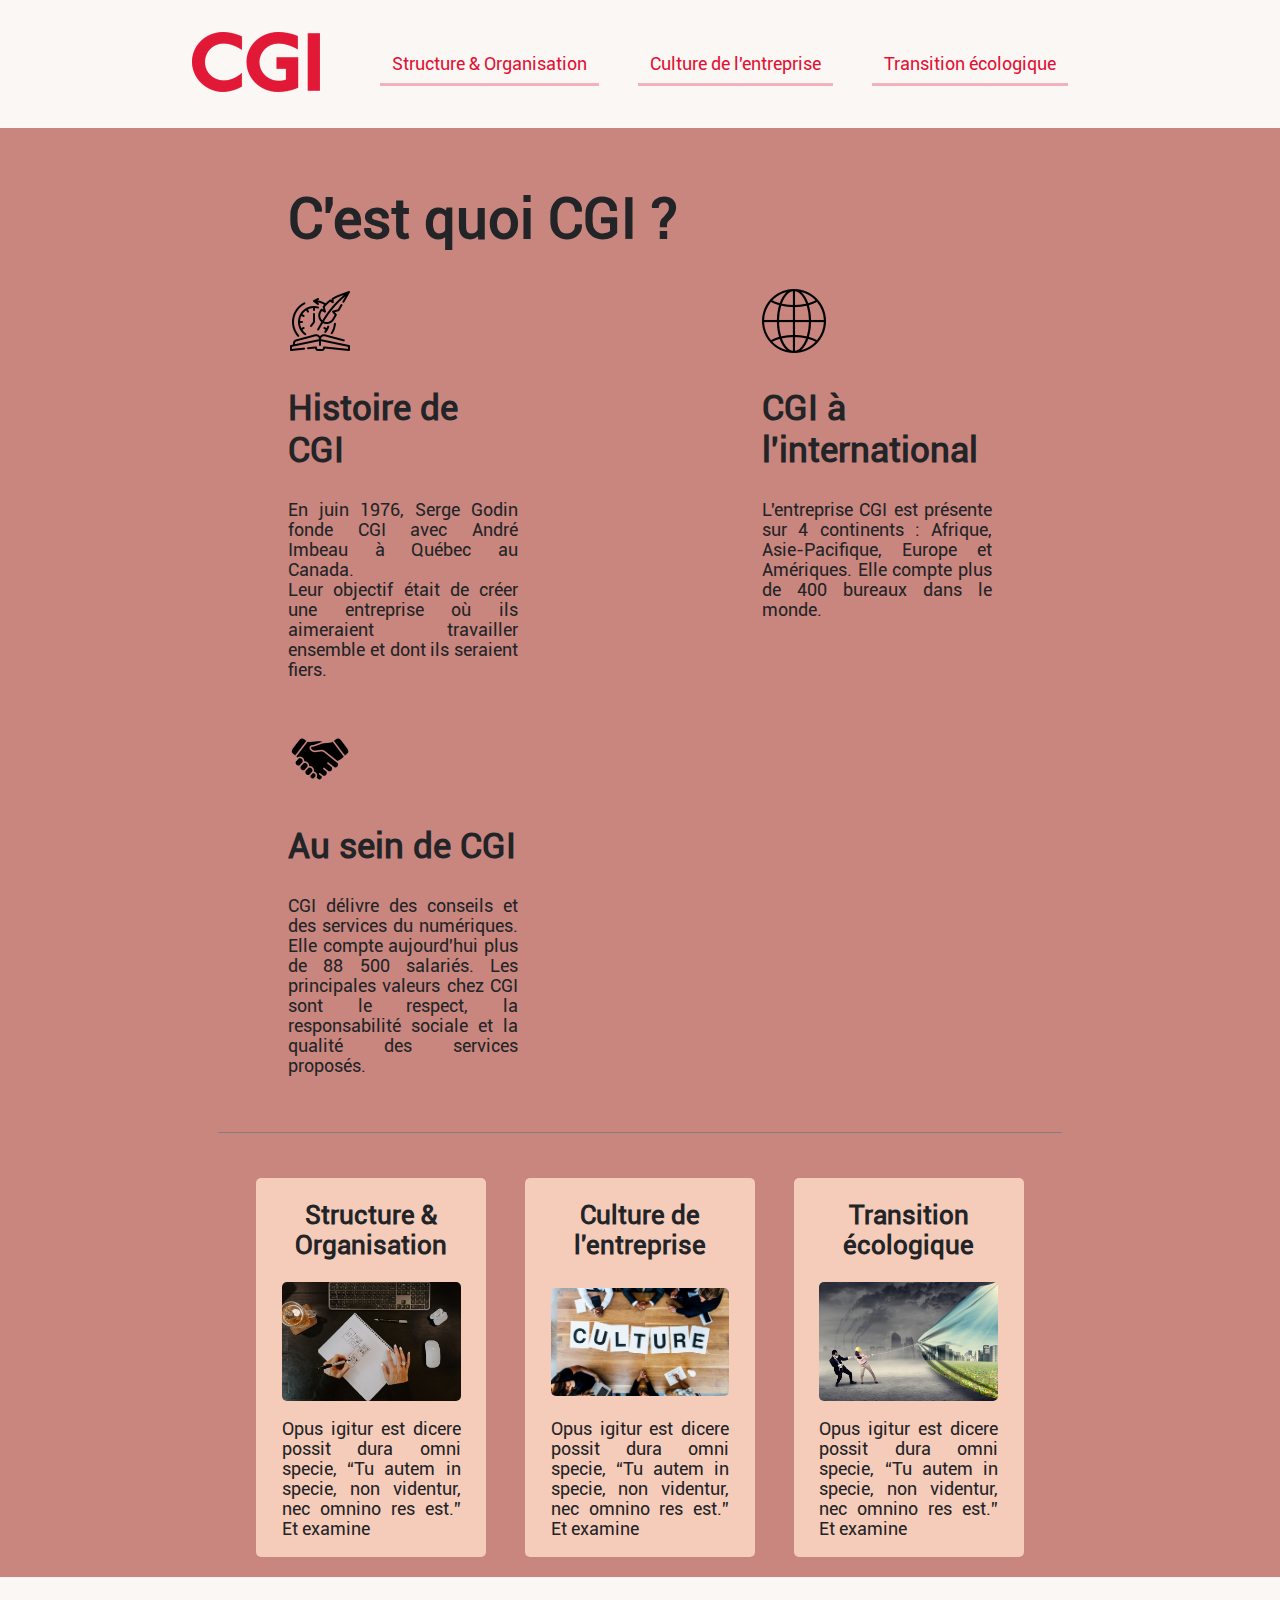
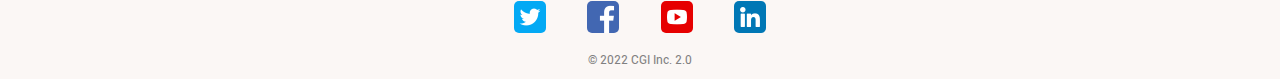
==== index.html @ 0575432a "Ajout d'une font et de quelques textes" ====
<!DOCTYPE html>
<html lang="fr">
  <head>
    <meta charset="UTF-8" />
    <title>CGI - Accueil</title>
    <link rel="stylesheet" href="./css_files/style.css" />
    <!-- Feuille de style principale -->
    <link rel="stylesheet" href="./css_files/index_style.css" />
    <!-- Feuille de style specifique à la page -->
  </head>

  <body>
    <header>
      <a href="./index.html"
        ><img src="./img/CGI_logo.png" alt="Logo CGI" class="CGI_logo"
      /></a>
      <nav>
        <ul>
          <li>
            <a href="./pages/structure&organisation.html"
              >Structure & Organisation</a
            >
          </li>
          <li>
            <a href="./pages/culture_entreprise.html"
              >Culture de l'entreprise</a
            >
          </li>
          <li>
            <a href="./pages/transition_ecologique.html"
              >Transition écologique</a
            >
          </li>
        </ul>
      </nav>
    </header>
    <main class="fade-in">
      <!-- Carroussel -->

      <article class="cest_quoi_cgi">
        <h1>C'est quoi CGI ?</h1>
        <div class="cest_quoi_cgi_div">
          <div>
            <img src="./img/histoire.png" alt="Horloge" />
            <!-- Flaticon - wanicon -->
            <h2>Histoire de CGI</h2>
            <p>
              En juin 1976, Serge Godin fonde CGI avec André Imbeau à Québec au
              Canada.
              <br />Leur objectif était de créer une entreprise où ils
              aimeraient travailler ensemble et dont ils seraient fiers.
            </p>
          </div>
          <div>
            <img src="./img/globe.png" alt="Globe" />
            <!-- Flaticon - srip -->
            <h2>CGI à l'international</h2>
            <p>
              L'entreprise CGI est présente sur 4 continents : Afrique,
              Asie-Pacifique, Europe et Amériques. Elle compte plus de 400
              bureaux dans le monde.
            </p>
          </div>
          <div>
            <img src="./img/poignee-de-main.png" alt="Poigné de main" />
            <!-- Flaticon Cuputo -->
            <h2>Au sein de CGI</h2>
            <p>
              CGI délivre des conseils et des services du numériques. Elle
              compte aujourd'hui plus de 88 500 salariés. Les principales
              valeurs chez CGI sont le respect, la responsabilité sociale et la
              qualité des services proposés.
            </p>
          </div>
        </div>
      </article>
      <hr id="separator" />
      <article class="presentation_pages">
        <a href="./pages/structure&organisation.html" class="page_link">
          <div>
            <h2>Structure & Organisation</h2>
            <img
              src="./img/Structure&Orga.jpg"
              alt="Structure & Organisation"
            />
            <!-- Unsplash - Kelly Sikkema -->
            <p>
              Opus igitur est dicere possit dura omni specie, “Tu autem in
              specie, non videntur, nec omnino res est.” Et examine
            </p>
          </div>
        </a>
        <a href="./pages/culture_entreprise.html" class="page_link">
          <div>
            <h2>Culture de l'entreprise</h2>
            <img src="./img/CultureEntreprise.jpg" alt="Culture d'entreprise" />
            <!-- https://www.dynamique-mag.com/article/leurs-secrets-face-situation-crise.3469 -->
            <p>
              Opus igitur est dicere possit dura omni specie, “Tu autem in
              specie, non videntur, nec omnino res est.” Et examine
            </p>
          </div>
        </a>
        <a href="./pages/transition_ecologique.html" class="page_link">
          <div>
            <h2>Transition écologique</h2>
            <img
              src="./img/TransitionEcologique.jpg"
              alt="TransitionEcologique"
            />
            <!-- https://www.novethic.fr/actualite/energie/transition-energetique/isr-rse/10-signaux-qui-montrent-que-la-transition-ecologique-est-en-bonne-voie-146864.html -->
            <p>
              Opus igitur est dicere possit dura omni specie, “Tu autem in
              specie, non videntur, nec omnino res est.” Et examine
            </p>
          </div>
        </a>
      </article>
    </main>
    <footer>
      <nav>
        <ul>
          <li>
            <a href="https://twitter.com/cgi_fr"
              ><img src="./img/twitter.png" alt="Twitter"
            /></a>
          </li>
          <li>
            <a href="https://www.facebook.com/CGIFrance"
              ><img src="./img/facebook.png" alt="Facebook"
            /></a>
          </li>
          <li>
            <a href="https://www.youtube.com/cgifrance_tv"
              ><img src="./img/youtube.png" alt="Youtube"
            /></a>
          </li>
          <li>
            <a href="https://www.linkedin.com/company/cgi/"
              ><img src="./img/linkedin.png" alt="Linked In"
            /></a>
          </li>
        </ul>
      </nav>
      <p id="copyright">© 2022 CGI Inc. 2.0</p>
    </footer>
  </body>
</html>
---- css_files/style.css ----
/* ============================================== */
/* Fichier de style commun à l'ensemble des pages */
/* ============================================== */

:root {
  /* Variable pour les couleurs */
  --red: #e21234;
  --beige: #f5cbb9;
  --dark-beige: #c9867e;
  --white: #fbf7f5;
  --black: #222427;
}

@font-face {
  font-family: Roboto;
  src: url(/fonts/Roboto-Regular.ttf);
  font-weight: normal;
  font-style: normal;
}

/* Animation lors du changement de page */
.fade-in > * {
  opacity: 1;
  animation-name: fadeInOpacity;
  animation-timing-function: ease-in;
  animation-duration: 0.3s;
}

@keyframes fadeInOpacity {
  0% {
    opacity: 0;
  }
  100% {
    opacity: 1;
  }
}

body {
  display: flex;
  flex-direction: column;
  align-items: center;

  color: var(--black);
  font-family: "Roboto", sans-serif;
  font-size: 1.1em;
  text-align: justify;

  background-color: var(--white);

  margin: 0;
}

/* Règles header */

header {
  display: flex;
  justify-content: space-between;
  align-items: center;

  width: 70%;
  height: 128px;
}

.CGI_logo {
  width: 128px;
}

/* Animation CGI logo */
header > a:hover > .CGI_logo {
  animation: cgi-anim 0.75s;
}
@keyframes cgi-anim {
  0% {
    transform: scale(1);
  }
  33% {
    transform: scale(0.95);
  }
  66% {
    transform: scale(1.05);
  }
  100% {
    transform: scale(1);
  }
}

header nav {
  flex-grow: 1;
}

header nav ul {
  display: flex;
  justify-content: space-around;
  flex-wrap: wrap;

  list-style: none;
}

header nav li {
  flex-shrink: 0;
}

header nav li a {
  text-decoration: none;
  color: var(--red);
  padding: 12px;
  line-height: 44px;

  /* Animation sous les liens de la navbar */
  background-image: linear-gradient(
    to right,
    var(--red) 50%,
    rgba(226, 18, 53, 0.3) 50%
  );
  background-size: 200% 3px;
  background-repeat: no-repeat;
  background-position: 100% 100%;
  transition: background-position 0.3s;
}

header nav li a:hover {
  background-position: 0% 100%;
}

/* Règles main */

main {
  display: flex;
  flex-direction: column;
  align-items: center;

  background-color: var(--dark-beige);
  width: 100%;
  padding: 20px;
}

/* Règles séparateur */

#separator {
  border: none;
  border-top: solid 1px rgba(128, 128, 128);
  border-radius: 20px;

  width: 66%;
}

/* Règles footer */

footer {
  display: flex;
  flex-direction: column;
  align-items: center;

  width: 70%;
}

footer nav {
  width: 30%;
  margin-top: 16px;
}

footer ul {
  display: flex;
  justify-content: space-between;

  margin: 0;
  padding: 0;

  list-style: none;
}

footer nav a {
  display: inline-block;

  padding: 8px;
  line-height: 0;
  border-radius: 5px;

  transition: all 0.3s;
}

footer nav a:hover {
  background-color: var(--beige);
}

footer nav img {
  height: 32px;
  border-radius: 5px;
}

#copyright {
  font-size: 0.7em;
  color: grey;
}
---- css_files/index_style.css ----
/* Règles premier article */

.cest_quoi_cgi {
  width: 55%;
  margin-bottom: 30px;
}

.cest_quoi_cgi h1 {
  font-size: 3.2em;
}

.cest_quoi_cgi_div {
  display: flex;
  justify-content: space-between;
  flex-wrap: wrap;
  gap: 30px;
}

.cest_quoi_cgi_div div {
  width: 30%;
  min-width: 230px;
  max-width: 400px;
}

.cest_quoi_cgi_div img {
  width: 64px;
  height: 64px;
}

.cest_quoi_cgi_div h2 {
  font-size: 2em;
  text-align: start;
}

/* Règles deuxième article */

.presentation_pages {
  display: flex;
  justify-content: space-between;
  flex-wrap: wrap;
  gap: 30px;

  width: 60%;
  margin-top: 36px;
}

.page_link {
  text-decoration: none;
  color: var(--black);

  flex-basis: 30%;
  min-width: 230px;
  max-width: 300px;

  transition: all 0.3s;
}

/* Animation page link */
.page_link:hover {
  transform: scale(1.05);
}

.presentation_pages:hover .page_link:not(:hover) {
  opacity: 0.6;
}

.presentation_pages div {
  display: flex;
  flex-direction: column;
  justify-content: space-between;
  align-items: center;

  background-color: var(--beige);
  padding: 0 20px;
  border-radius: 5px;

  height: 100%;
}

.presentation_pages h2 {
  text-align: center;
}

.presentation_pages img {
  width: 94%;
  border-radius: 5px;
}

.presentation_pages p {
  width: 94%;
}
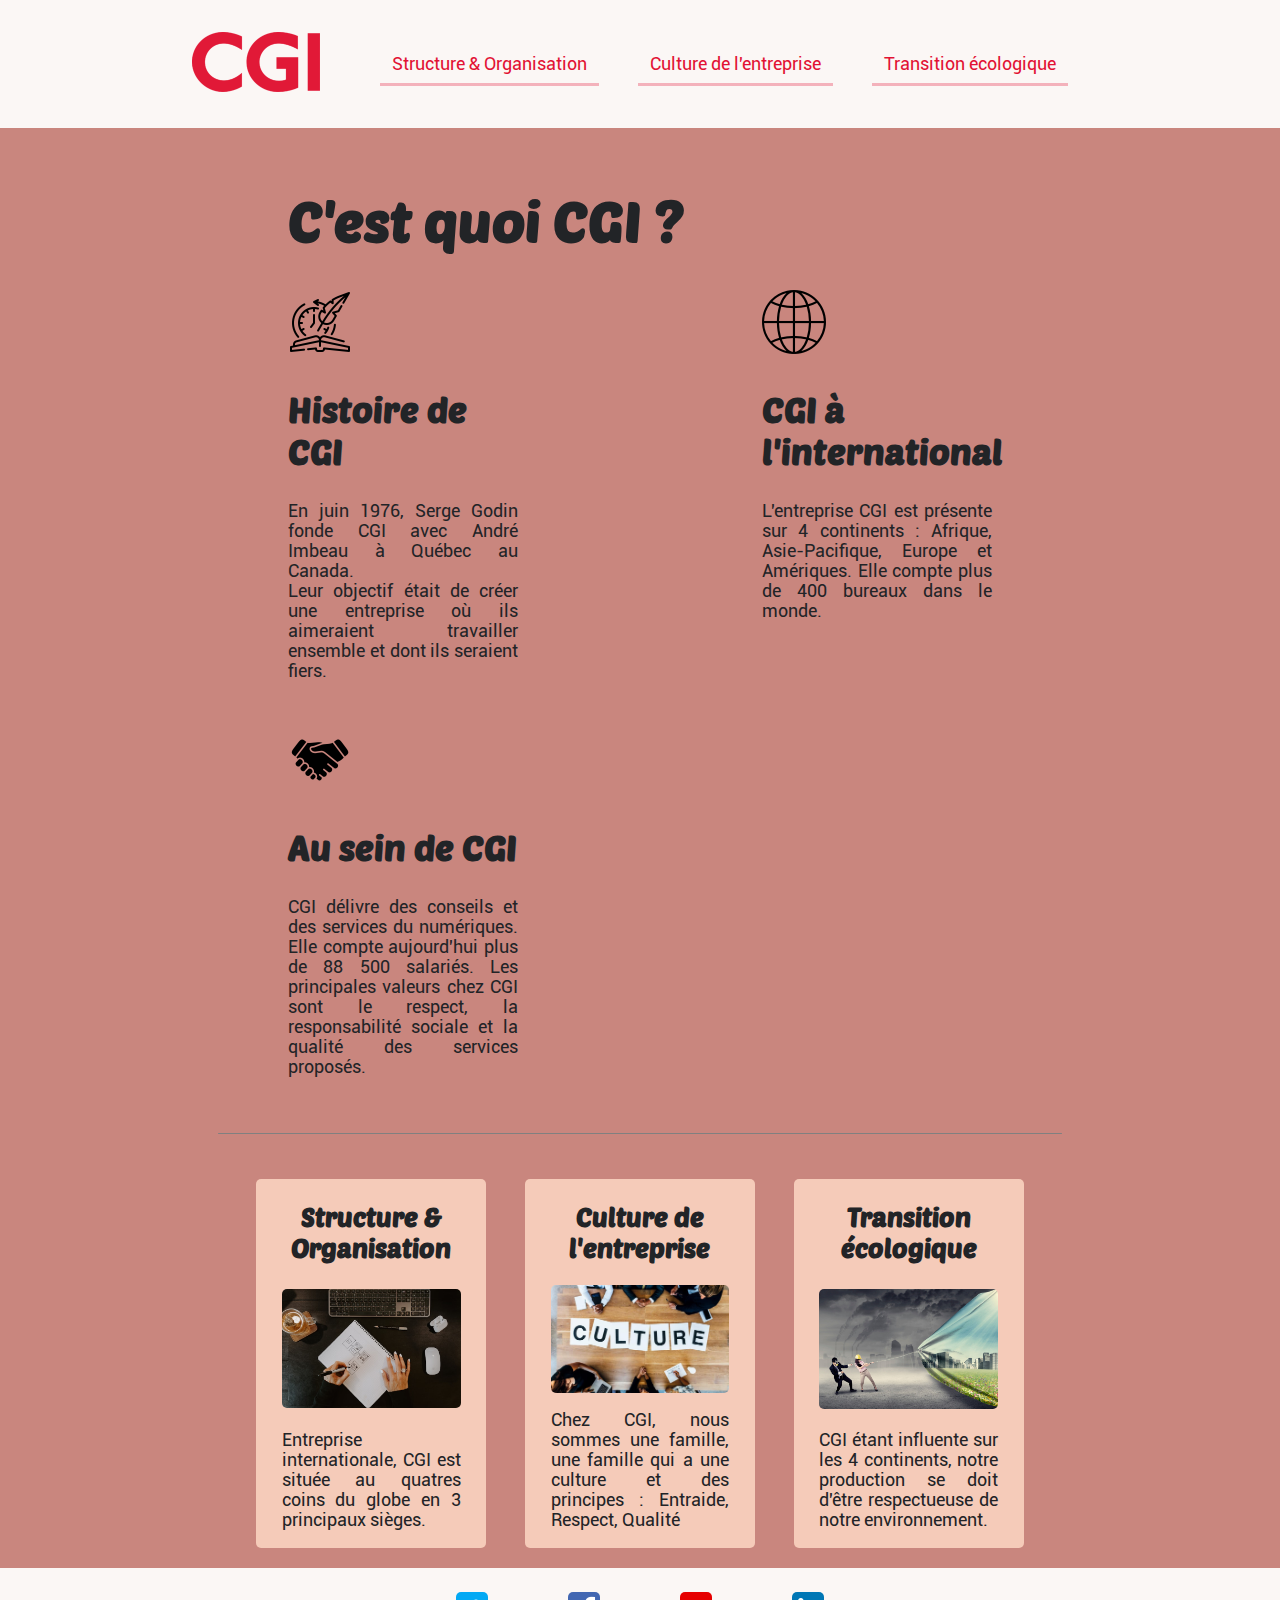
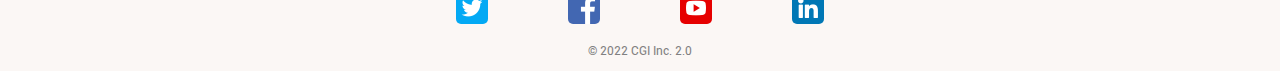
==== commit e0cf2623: "- Ajout de bords rond pour les images de culture - Ajout du texte dans la page index des 3 liens - A" ====
--- a/index.html
+++ b/index.html
@@ -85,8 +85,8 @@
             />
             <!-- Unsplash - Kelly Sikkema -->
             <p>
-              Opus igitur est dicere possit dura omni specie, “Tu autem in
-              specie, non videntur, nec omnino res est.” Et examine
+              Entreprise internationale, CGI est située au quatres coins du globe
+              en 3 principaux sièges.
             </p>
           </div>
         </a>
@@ -96,8 +96,8 @@
             <img src="./img/CultureEntreprise.jpg" alt="Culture d'entreprise" />
             <!-- https://www.dynamique-mag.com/article/leurs-secrets-face-situation-crise.3469 -->
             <p>
-              Opus igitur est dicere possit dura omni specie, “Tu autem in
-              specie, non videntur, nec omnino res est.” Et examine
+              Chez CGI, nous sommes une famille, une famille qui a une
+              culture et des principes : Entraide, Respect, Qualité
             </p>
           </div>
         </a>
@@ -110,8 +110,8 @@
             />
             <!-- https://www.novethic.fr/actualite/energie/transition-energetique/isr-rse/10-signaux-qui-montrent-que-la-transition-ecologique-est-en-bonne-voie-146864.html -->
             <p>
-              Opus igitur est dicere possit dura omni specie, “Tu autem in
-              specie, non videntur, nec omnino res est.” Et examine
+              CGI étant influente sur les 4 continents, notre production
+              se doit d'être respectueuse de notre environnement.
             </p>
           </div>
         </a>
--- a/css_files/style.css
+++ b/css_files/style.css
@@ -13,9 +13,12 @@
 
 @font-face {
   font-family: Roboto;
-  src: url(/fonts/Roboto-Regular.ttf);
-  font-weight: normal;
-  font-style: normal;
+  src: url(/fonts/Roboto-Regular.ttf) format("truetype");
+}
+
+@font-face {
+  font-family: PoetsenOne;
+  src: url(/fonts/PoetsenOne-Regular.ttf) format("truetype");
 }
 
 /* Animation lors du changement de page */
@@ -134,6 +137,11 @@
   padding: 20px;
 }
 
+main h1,
+main h2 {
+  font-family: "PoetsenOne", sans-serif;
+}
+
 /* Règles séparateur */
 
 #separator {
@@ -151,7 +159,7 @@
   flex-direction: column;
   align-items: center;
 
-  width: 70%;
+  width: 100%;
 }
 
 footer nav {
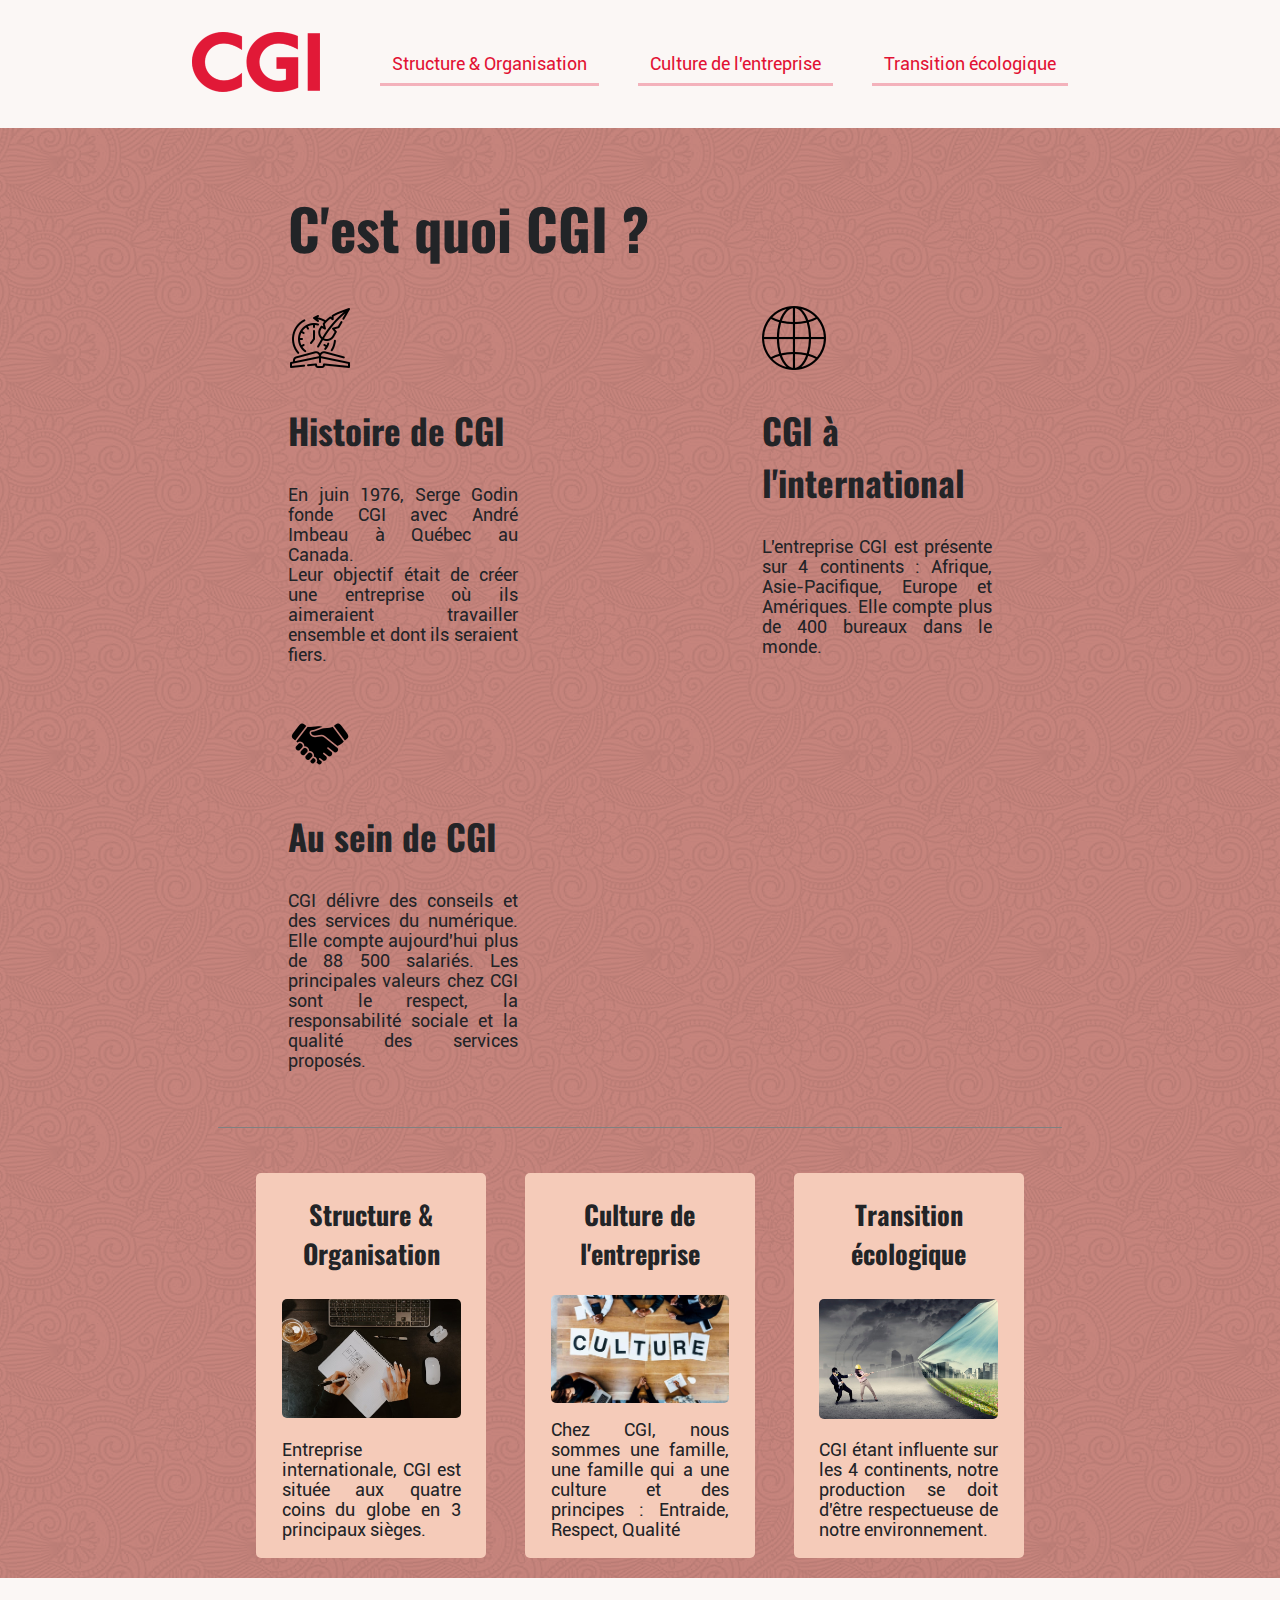
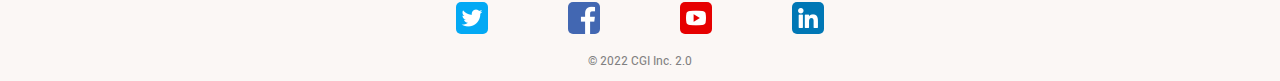
==== commit 60ab240c: "correction des fautes d'orthographes" ====
--- a/index.html
+++ b/index.html
@@ -66,10 +66,9 @@
             <!-- Flaticon Cuputo -->
             <h2>Au sein de CGI</h2>
             <p>
-              CGI délivre des conseils et des services du numériques. Elle
-              compte aujourd'hui plus de 88 500 salariés. Les principales
-              valeurs chez CGI sont le respect, la responsabilité sociale et la
-              qualité des services proposés.
+              CGI délivre des conseils et des services du numérique. Elle compte 
+              aujourd'hui plus de 88 500 salariés. Les principales valeurs chez CGI 
+              sont le respect, la responsabilité sociale et la qualité des services proposés. 
             </p>
           </div>
         </div>
@@ -85,8 +84,7 @@
             />
             <!-- Unsplash - Kelly Sikkema -->
             <p>
-              Entreprise internationale, CGI est située au quatres coins du globe
-              en 3 principaux sièges.
+              Entreprise internationale, CGI est située aux quatre coins du globe en 3 principaux sièges.
             </p>
           </div>
         </a>
--- a/css_files/style.css
+++ b/css_files/style.css
@@ -17,8 +17,8 @@
 }
 
 @font-face {
-  font-family: PoetsenOne;
-  src: url(/fonts/PoetsenOne-Regular.ttf) format("truetype");
+  font-family: Oswald;
+  src: url(/fonts/Oswald-VariableFont_wght.ttf) format("truetype");
 }
 
 /* Animation lors du changement de page */
@@ -133,13 +133,15 @@
   align-items: center;
 
   background-color: var(--dark-beige);
+  background-image: url(../img/fond.png);
+  background-blend-mode: multiply;
   width: 100%;
   padding: 20px;
 }
 
 main h1,
 main h2 {
-  font-family: "PoetsenOne", sans-serif;
+  font-family: "Oswald", sans-serif;
 }
 
 /* Règles séparateur */
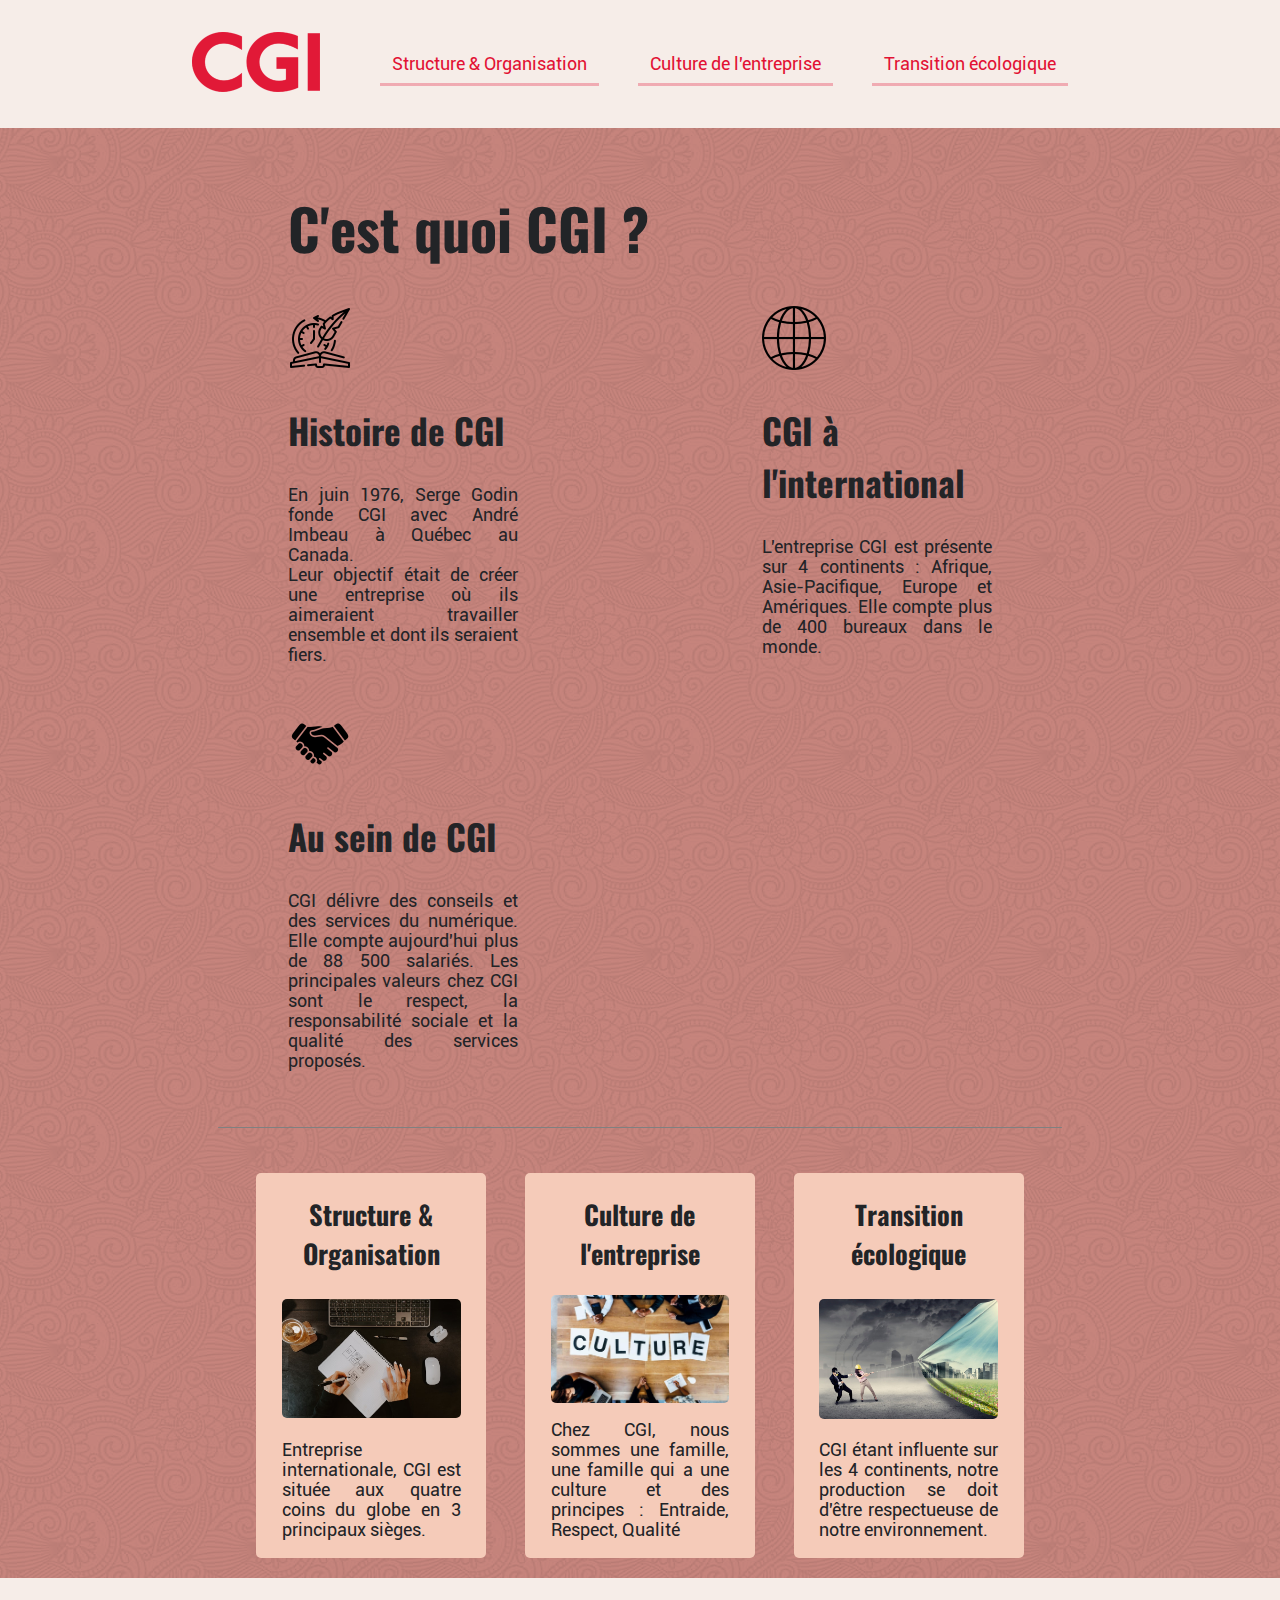
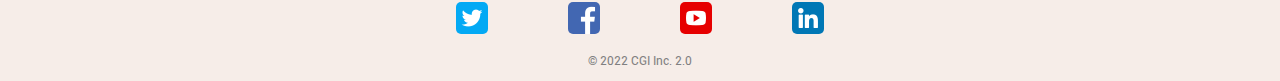
==== commit 47614690: "- correction des alt des img dans toutes les pages - Ajout d'un lien cliquable sur le nom de Peter W" ====
--- a/index.html
+++ b/index.html
@@ -18,30 +18,25 @@
         <ul>
           <li>
             <a href="./pages/structure&organisation.html"
-              >Structure & Organisation</a
-            >
+              >Structure & Organisation</a>
           </li>
           <li>
             <a href="./pages/culture_entreprise.html"
-              >Culture de l'entreprise</a
-            >
+              >Culture de l'entreprise</a>
           </li>
           <li>
             <a href="./pages/transition_ecologique.html"
-              >Transition écologique</a
-            >
+              >Transition écologique</a>
           </li>
         </ul>
       </nav>
     </header>
     <main class="fade-in">
-      <!-- Carroussel -->
-
       <article class="cest_quoi_cgi">
         <h1>C'est quoi CGI ?</h1>
         <div class="cest_quoi_cgi_div">
           <div>
-            <img src="./img/histoire.png" alt="Horloge" />
+            <img src="./img/histoire.png" alt="Horloge.png" />
             <!-- Flaticon - wanicon -->
             <h2>Histoire de CGI</h2>
             <p>
@@ -52,7 +47,7 @@
             </p>
           </div>
           <div>
-            <img src="./img/globe.png" alt="Globe" />
+            <img src="./img/globe.png" alt="Globe.png" />
             <!-- Flaticon - srip -->
             <h2>CGI à l'international</h2>
             <p>
@@ -62,7 +57,7 @@
             </p>
           </div>
           <div>
-            <img src="./img/poignee-de-main.png" alt="Poigné de main" />
+            <img src="./img/poignee-de-main.png" alt="Poignée-de-main.png" />
             <!-- Flaticon Cuputo -->
             <h2>Au sein de CGI</h2>
             <p>
--- a/css_files/style.css
+++ b/css_files/style.css
@@ -7,7 +7,7 @@
   --red: #e21234;
   --beige: #f5cbb9;
   --dark-beige: #c9867e;
-  --white: #fbf7f5;
+  --white: #f6ede8;
   --black: #222427;
 }
 
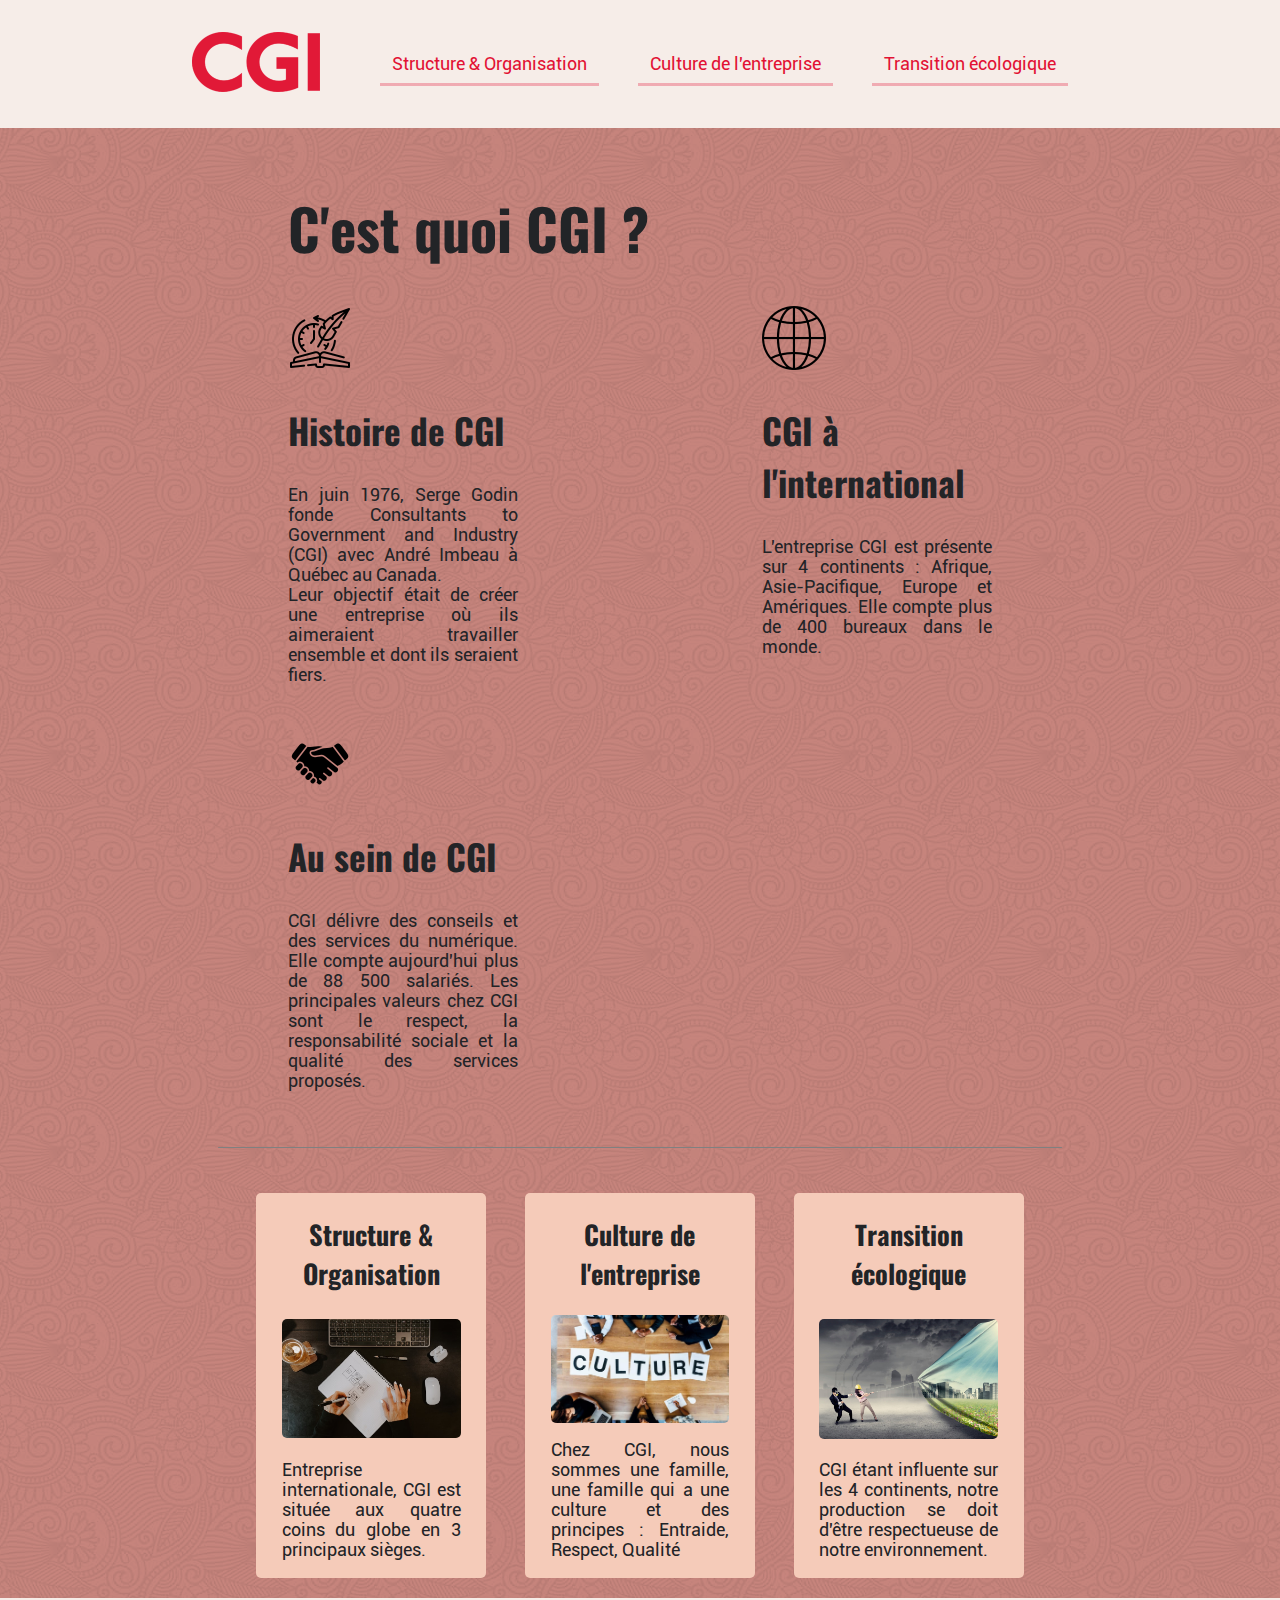
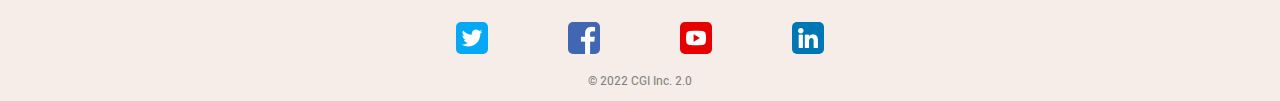
==== commit b83d7c4d: "- ajout de l'anagramme de CGI" ====
--- a/index.html
+++ b/index.html
@@ -40,7 +40,7 @@
             <!-- Flaticon - wanicon -->
             <h2>Histoire de CGI</h2>
             <p>
-              En juin 1976, Serge Godin fonde CGI avec André Imbeau à Québec au
+              En juin 1976, Serge Godin fonde Consultants to Government and Industry (CGI) avec André Imbeau à Québec au
               Canada.
               <br />Leur objectif était de créer une entreprise où ils
               aimeraient travailler ensemble et dont ils seraient fiers.
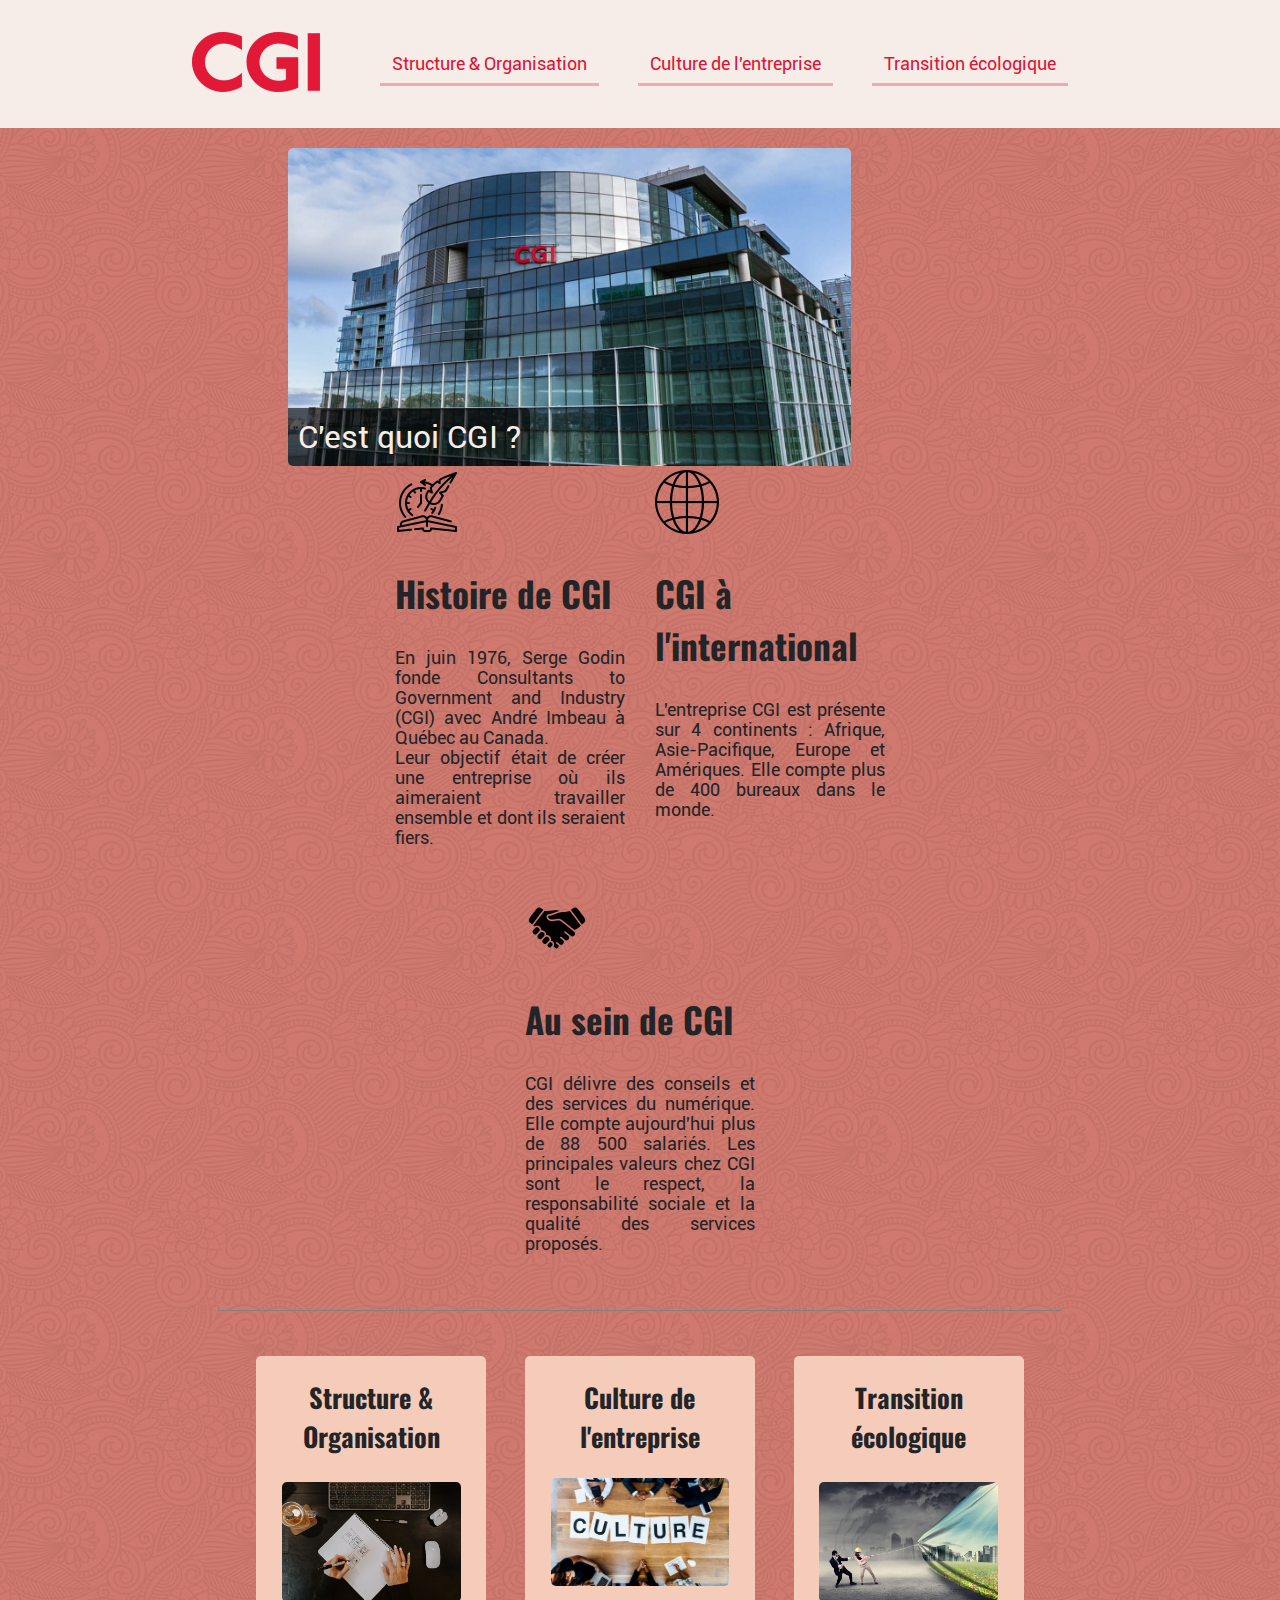
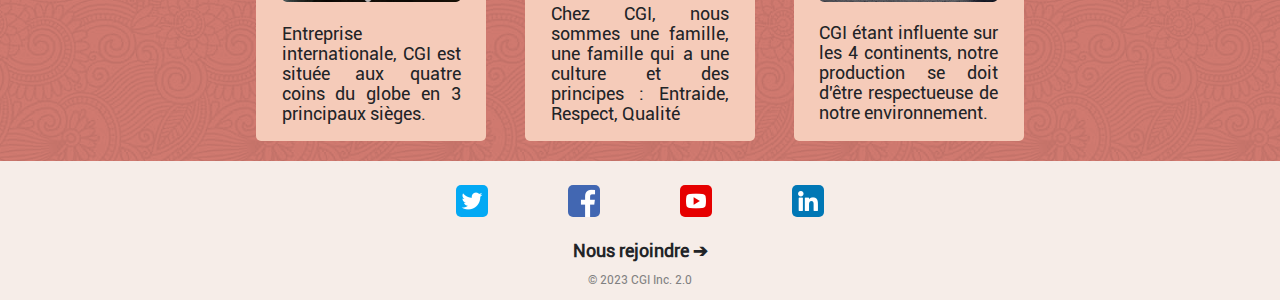
==== commit 05e5651e: "- ajout d'un formulaire - correction de la date de copyright - ajout d'une image de CGI dans la page" ====
--- a/index.html
+++ b/index.html
@@ -33,8 +33,11 @@
     </header>
     <main class="fade-in">
       <article class="cest_quoi_cgi">
-        <h1>C'est quoi CGI ?</h1>
-        <div class="cest_quoi_cgi_div">
+        <div class="cest_quoi_cgi_div1">
+          <img id="cgi" src="./img/CGI.jpeg" alt="CGI.jpeg">
+          <p class="badge">C'est quoi CGI ?</p>
+        </div> 
+        <div class="cest_quoi_cgi_div2">
           <div>
             <img src="./img/histoire.png" alt="Horloge.png" />
             <!-- Flaticon - wanicon -->
@@ -135,7 +138,8 @@
           </li>
         </ul>
       </nav>
-      <p id="copyright">© 2022 CGI Inc. 2.0</p>
+      <a class="nous_rejoindre" href="pages/demande_stage.html">Nous rejoindre ➔</a>
+      <p id="copyright">© 2023 CGI Inc. 2.0</p>
     </footer>
   </body>
 </html>
--- a/css_files/style.css
+++ b/css_files/style.css
@@ -6,7 +6,7 @@
   /* Variable pour les couleurs */
   --red: #e21234;
   --beige: #f5cbb9;
-  --dark-beige: #c9867e;
+  --dark-beige: #d37b71;
   --white: #f6ede8;
   --black: #222427;
 }
@@ -167,6 +167,7 @@
 footer nav {
   width: 30%;
   margin-top: 16px;
+  margin-bottom: 16px;
 }
 
 footer ul {
@@ -190,7 +191,7 @@
 }
 
 footer nav a:hover {
-  background-color: var(--beige);
+  background-color: #f5cbb98e;
 }
 
 footer nav img {
@@ -198,6 +199,20 @@
   border-radius: 5px;
 }
 
+.nous_rejoindre {
+  color: var(--black);
+  text-decoration: none;
+  font-weight: bold;
+}
+
+.nous_rejoindre:hover {
+  text-decoration: underline;
+}
+
+.nous_rejoindre:active {
+  color: black;
+}
+
 #copyright {
   font-size: 0.7em;
   color: grey;
--- a/css_files/index_style.css
+++ b/css_files/index_style.css
@@ -9,27 +9,51 @@
   font-size: 3.2em;
 }
 
-.cest_quoi_cgi_div {
+.cest_quoi_cgi_div2 {
   display: flex;
-  justify-content: space-between;
+  justify-content: center;
   flex-wrap: wrap;
   gap: 30px;
 }
 
-.cest_quoi_cgi_div div {
+.cest_quoi_cgi_div2 div {
   width: 30%;
   min-width: 230px;
   max-width: 400px;
 }
 
-.cest_quoi_cgi_div img {
+.cest_quoi_cgi_div2 img {
   width: 64px;
   height: 64px;
 }
 
-.cest_quoi_cgi_div h2 {
+.cest_quoi_cgi_div2 h2 {
   font-size: 2em;
   text-align: start;
+}
+
+.cest_quoi_cgi_div1 {
+  position: relative;
+}
+
+.badge {
+  font-size: xx-large;
+
+  position: absolute;
+  bottom: 0;
+
+  color: var(--white);
+  background-color: rgba(0, 0, 0, 0.6);
+  border-radius: 0 5px 0 5px;
+
+  padding: 0.3em;
+  margin: 0;
+  margin-bottom: 4px;
+}
+
+#cgi {
+  width: 80%;
+  border-radius: 5px;
 }
 
 /* Règles deuxième article */
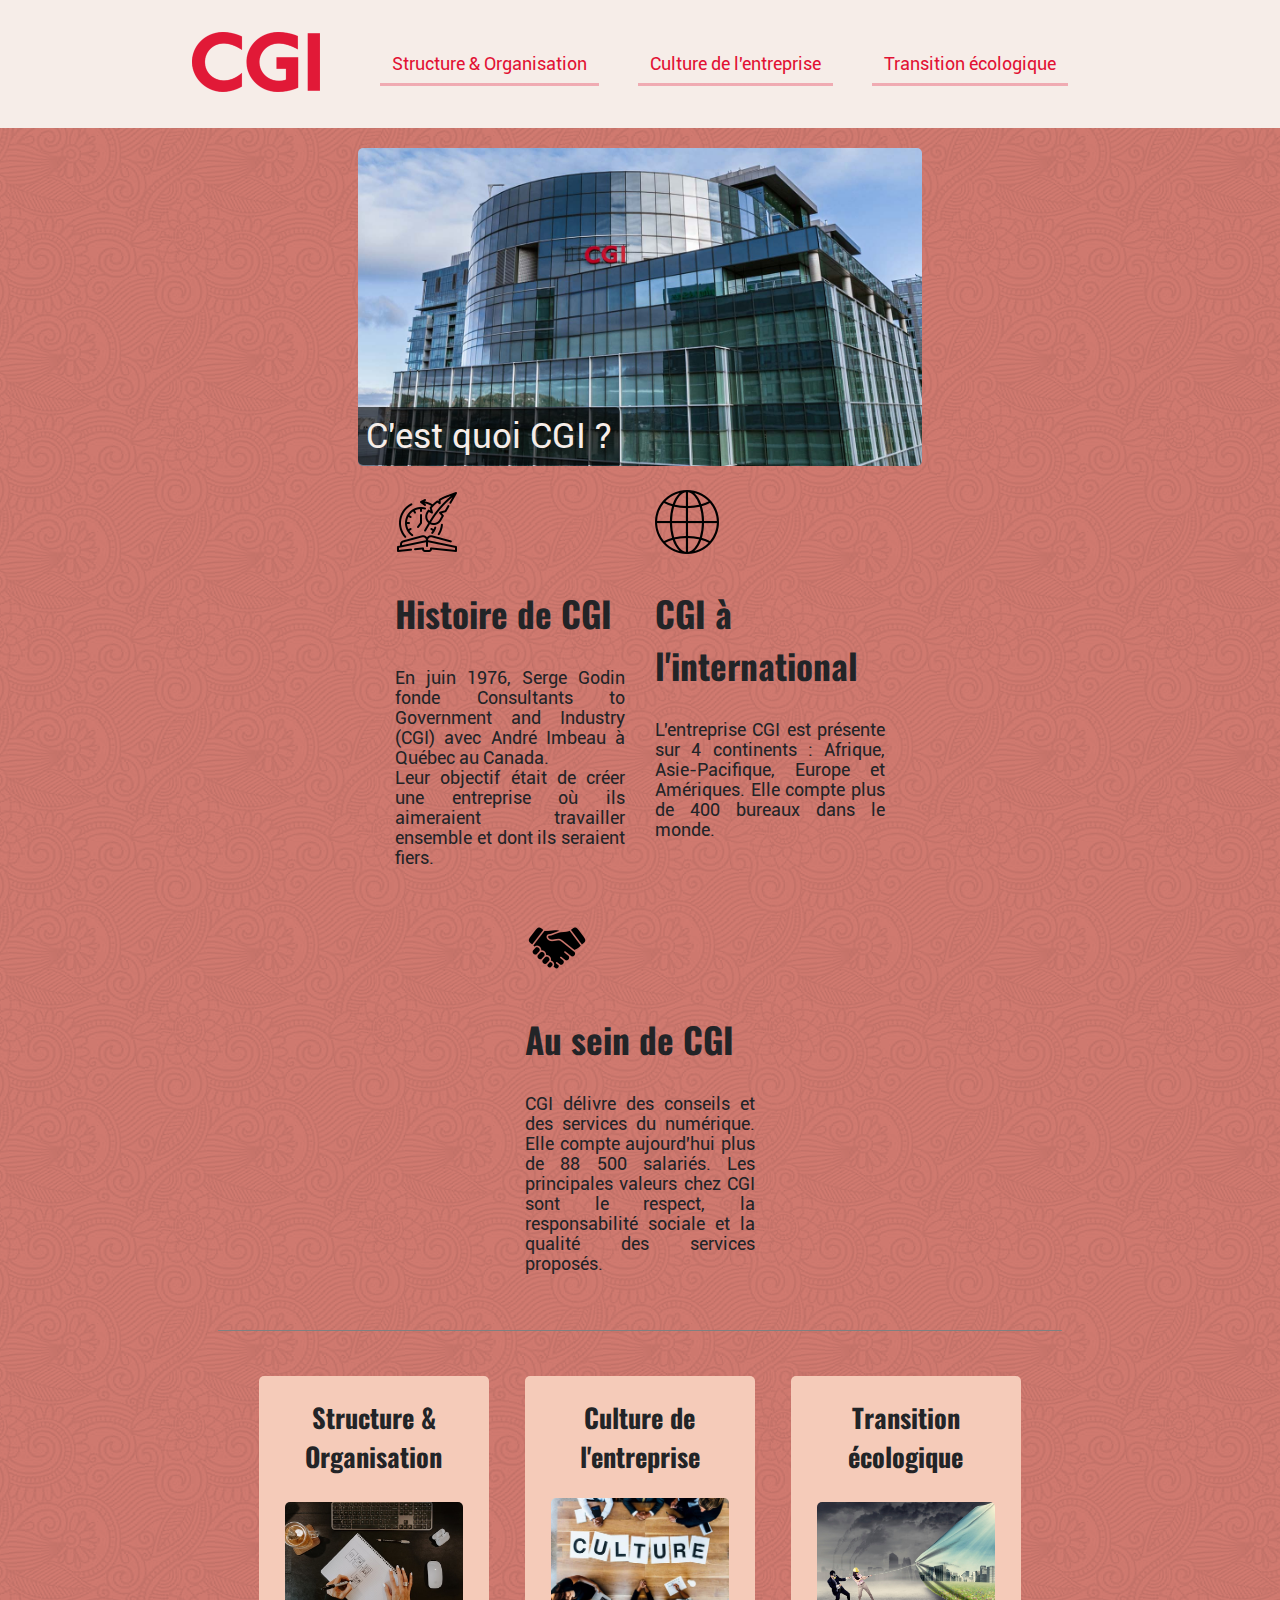
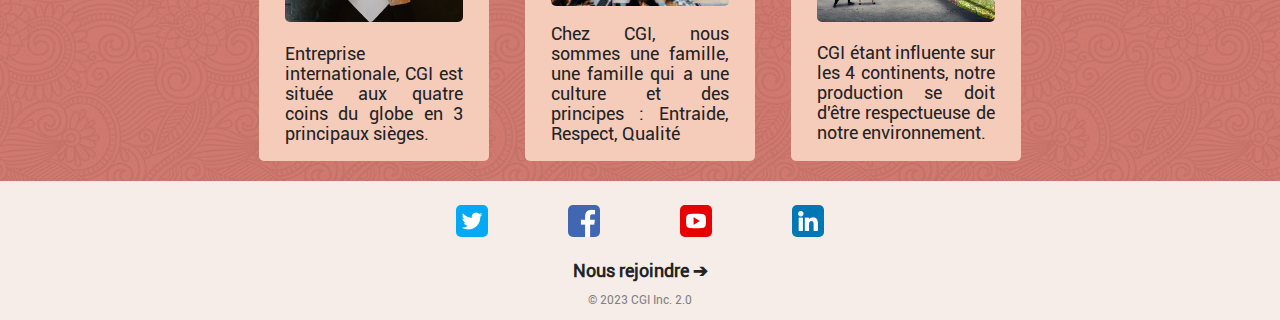
==== commit 8ecbc9c5: "ajout de target blank aux liens du footer" ====
--- a/index.html
+++ b/index.html
@@ -117,22 +117,22 @@
       <nav>
         <ul>
           <li>
-            <a href="https://twitter.com/cgi_fr"
+            <a target="_blank" href="https://twitter.com/cgi_fr"
               ><img src="./img/twitter.png" alt="Twitter"
             /></a>
           </li>
           <li>
-            <a href="https://www.facebook.com/CGIFrance"
+            <a target="_blank" href="https://www.facebook.com/CGIFrance"
               ><img src="./img/facebook.png" alt="Facebook"
             /></a>
           </li>
           <li>
-            <a href="https://www.youtube.com/cgifrance_tv"
+            <a target="_blank" href="https://www.youtube.com/cgifrance_tv"
               ><img src="./img/youtube.png" alt="Youtube"
             /></a>
           </li>
           <li>
-            <a href="https://www.linkedin.com/company/cgi/"
+            <a target="_blank" href="https://www.linkedin.com/company/cgi/"
               ><img src="./img/linkedin.png" alt="Linked In"
             /></a>
           </li>
--- a/css_files/style.css
+++ b/css_files/style.css
@@ -69,7 +69,7 @@
 }
 
 /* Animation CGI logo */
-header > a:hover > .CGI_logo {
+.CGI_logo:hover {
   animation: cgi-anim 0.75s;
 }
 @keyframes cgi-anim {
--- a/css_files/index_style.css
+++ b/css_files/index_style.css
@@ -7,6 +7,37 @@
 
 .cest_quoi_cgi h1 {
   font-size: 3.2em;
+}
+
+/* Règles pour l'image */
+.cest_quoi_cgi_div1 {
+  position: relative;
+
+  margin-bottom: 20px;
+  margin-inline: auto;
+  width: 80%;
+  min-width: 262px;
+}
+
+#cgi {
+  width: 100%;
+  border-radius: 5px;
+}
+
+.badge {
+  font-size: 2em;
+
+  position: absolute;
+  bottom: 0;
+  left: 0;
+
+  color: var(--white);
+  background-color: rgba(0, 0, 0, 0.6);
+  border-radius: 0 5px 0 5px;
+
+  padding: 8px;
+  margin: 0;
+  margin-bottom: 4.5px;
 }
 
 .cest_quoi_cgi_div2 {
@@ -32,35 +63,11 @@
   text-align: start;
 }
 
-.cest_quoi_cgi_div1 {
-  position: relative;
-}
-
-.badge {
-  font-size: xx-large;
-
-  position: absolute;
-  bottom: 0;
-
-  color: var(--white);
-  background-color: rgba(0, 0, 0, 0.6);
-  border-radius: 0 5px 0 5px;
-
-  padding: 0.3em;
-  margin: 0;
-  margin-bottom: 4px;
-}
-
-#cgi {
-  width: 80%;
-  border-radius: 5px;
-}
-
 /* Règles deuxième article */
 
 .presentation_pages {
   display: flex;
-  justify-content: space-between;
+  justify-content: space-around;
   flex-wrap: wrap;
   gap: 30px;
 
